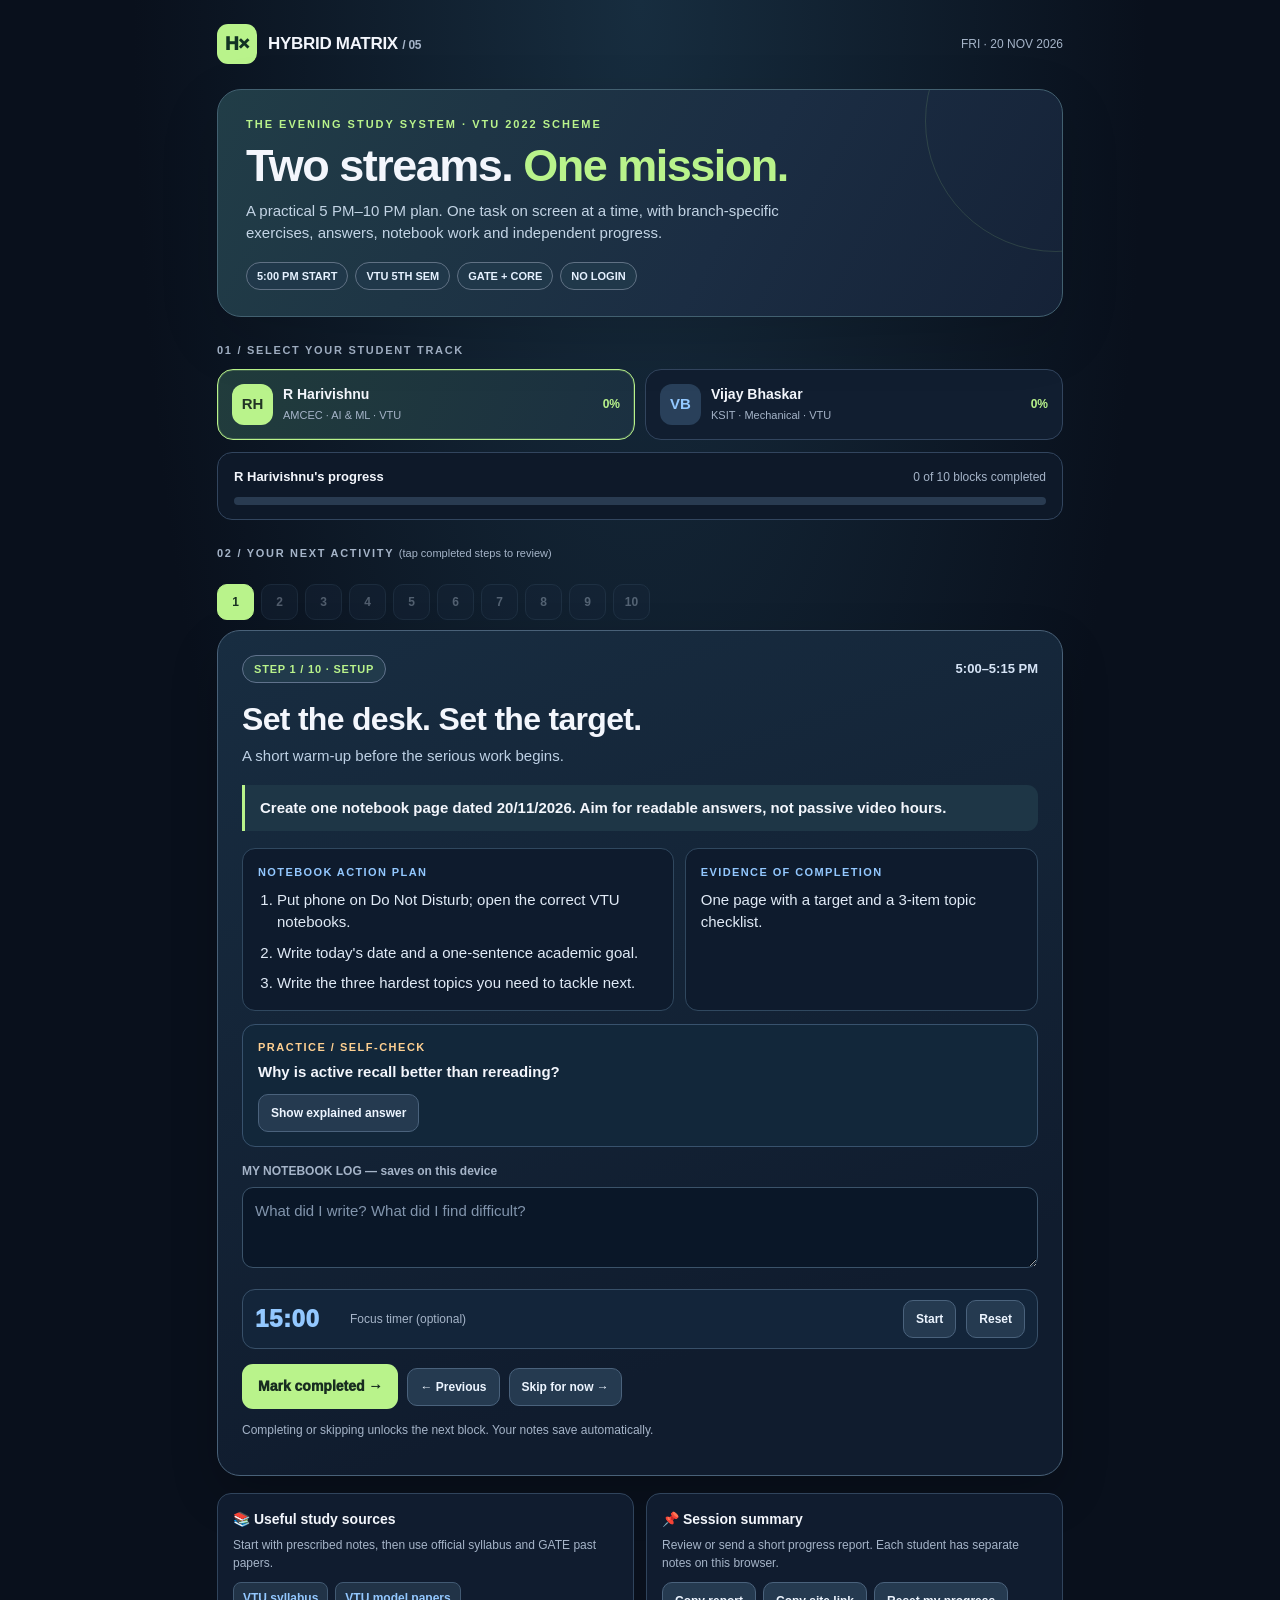
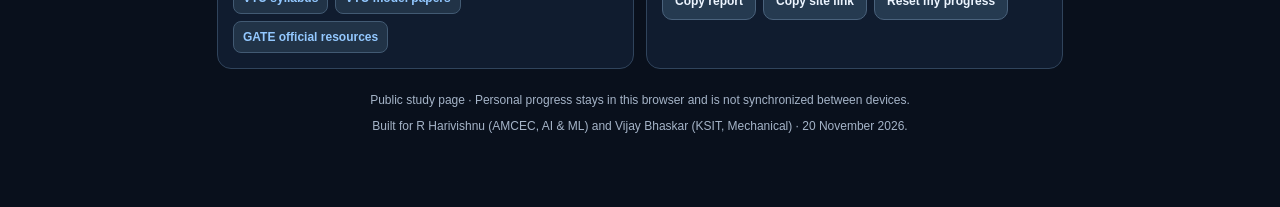
==== public/hybrid-matrix-harivishnu-vijay/index.html @ bafd45b3 "Add 20 Nov 2026 Hybrid Matrix for AMCEC AIML and KSIT Mechanical" ====
<!DOCTYPE html>
<html lang="en">
<head>
<meta charset="utf-8">
<meta name="viewport" content="width=device-width, initial-scale=1, viewport-fit=cover">
<meta name="theme-color" content="#0b1120">
<meta name="description" content="20 Nov 2026 Hybrid Matrix evening study tracker for R Harivishnu, AMCEC AI & ML, and Vijay Bhaskar, KSIT Mechanical, VTU fifth semester.">
<title>Hybrid Matrix — Harivishnu & Vijay Bhaskar</title>
<style>
:root{--bg:#09101c;--card:#142034;--panel:#0f1a2b;--muted:#a5b4c8;--line:#32455e;--lime:#b9f38b;--blue:#93c8ff;--text:#f3f6fc;--gold:#ffd091}
*{box-sizing:border-box}
body{margin:0;background:radial-gradient(ellipse at top,#172d3f 0%,#09101c 56%);color:var(--text);font:15px/1.5 -apple-system,BlinkMacSystemFont,"Segoe UI",Roboto,Arial,sans-serif;-webkit-font-smoothing:antialiased}
button,textarea{font:inherit}button{cursor:pointer}button:focus-visible,textarea:focus-visible,a:focus-visible{outline:3px solid var(--lime);outline-offset:3px}
main{max-width:880px;margin:0 auto;padding:24px 17px 64px}
nav{display:flex;align-items:center;justify-content:space-between;gap:10px;margin-bottom:25px}
.logo{display:flex;gap:11px;align-items:center;font-size:17px;font-weight:850;letter-spacing:-.3px}
.logoIcon{background:var(--lime);color:#123324;border-radius:11px;width:40px;height:40px;display:grid;place-items:center;font-weight:950;font-size:19px}
.small{font-size:12px;color:var(--muted)}
.kicker{font-size:11px;letter-spacing:2px;text-transform:uppercase;color:var(--lime);font-weight:900}
.hero{background:linear-gradient(118deg,#213d47 0%,#1b2d43 60%,#152237 100%);border:1px solid #426070;border-radius:24px;padding:26px 28px;position:relative;overflow:hidden;box-shadow:0 20px 60px #0002}
.hero::after{content:"";position:absolute;width:260px;height:260px;border:1px solid #b9f38b22;border-radius:50%;right:-125px;top:-100px;pointer-events:none}
h1{font-size:clamp(28px,6vw,45px);line-height:1.12;letter-spacing:-1.5px;margin:8px 0 9px}h1 em{font-style:normal;color:var(--lime)}
.hero p{color:#c3d4e5;margin:0;max-width:600px}
.tags{display:flex;gap:7px;flex-wrap:wrap;margin-top:17px}.tag{border:1px solid #607184;background:#20384a;color:#e5f1ff;padding:5px 10px;border-radius:99px;font-size:11px;font-weight:700}
.secTitle{font-size:11px;letter-spacing:1.7px;text-transform:uppercase;color:var(--muted);font-weight:900;margin:25px 0 10px}
.switch{display:grid;grid-template-columns:1fr 1fr;gap:10px}
.student{display:flex;text-align:left;align-items:center;gap:10px;border:1px solid var(--line);border-radius:16px;color:var(--text);background:#111e30;padding:14px;min-width:0}
.student.active{border-color:var(--lime);background:linear-gradient(110deg,#213c3c,#1b3041);box-shadow:inset 0 0 0 1px #b9f38b33}
.avatar{width:41px;height:41px;flex:0 0 41px;display:grid;place-items:center;border-radius:12px;background:#29405a;color:var(--blue);font-weight:900}.student.active .avatar{background:var(--lime);color:#223425}
.studentName{font-size:14px;font-weight:850;display:block;line-height:1.2}.studentInfo{display:block;font-size:11px;color:var(--muted);margin-top:4px}.studentPct{font-size:12px;color:var(--lime);font-weight:850;margin-left:auto}
.progress{background:#0e1929;border:1px solid var(--line);border-radius:15px;padding:14px 16px;margin-top:12px}.progHead{display:flex;justify-content:space-between;gap:10px;flex-wrap:wrap;align-items:center}.progHead strong{font-size:13px}.track{height:8px;background:#293b51;border-radius:99px;overflow:hidden;margin-top:11px}.fill{height:100%;background:linear-gradient(90deg,#72bdb9,var(--lime));width:0;transition:width .2s}
.stepNav{display:flex;gap:7px;overflow-x:auto;scrollbar-width:thin;padding:12px 0 10px}.stepBtn{flex:0 0 37px;width:37px;height:36px;background:#18273b;border:1px solid #354c63;border-radius:10px;color:#c5d4e7;font-size:12px;font-weight:900}.stepBtn.active{background:var(--lime);color:#183021;border-color:var(--lime)}.stepBtn.done:not(.active){background:#25513d;border-color:#4a8768;color:#bdf4cb}.stepBtn.skip:not(.active){background:#493e2c;border-color:#80633a;color:#ffe2b6}.stepBtn:disabled{opacity:.37;cursor:not-allowed}
.focus{background:linear-gradient(160deg,#182d41,#101c2e 78%);border:1px solid #496178;border-radius:23px;padding:24px;box-shadow:0 19px 48px #0003}
.headRow{display:flex;justify-content:space-between;align-items:center;flex-wrap:wrap;gap:10px}.status{padding:5px 11px;border-radius:99px;font-size:11px;text-transform:uppercase;letter-spacing:.8px;font-weight:900;border:1px solid #60728c;background:#213a4b;color:var(--lime)}.time{color:#d6e4f6;font-weight:850;font-size:13px}
h2{font-size:clamp(23px,4.5vw,32px);line-height:1.18;letter-spacing:-.7px;margin:18px 0 6px}.desc{margin:0;color:#bed1e5}
.mission{margin:17px 0;padding:12px 15px;background:#1e3646;border-left:3px solid var(--lime);border-radius:0 11px 11px 0;font-weight:650}
.columns{display:grid;grid-template-columns:1.1fr .9fr;gap:11px}.info{background:#0e1b2d;border:1px solid #30485f;border-radius:13px;padding:15px}.info h3{color:var(--blue);letter-spacing:1.4px;text-transform:uppercase;font-size:11px;margin:0 0 8px}.info ol{padding-left:19px;margin:0}.info li{margin:0 0 8px;color:#e0eaf6}.info li:last-child{margin-bottom:0}.info p{margin:0;color:#e0eaf6}
.qa{margin-top:13px;background:#12273a;border:1px solid #38526d;border-radius:13px;padding:14px 15px}.qaTitle{font-size:11px;color:var(--gold);letter-spacing:1.5px;font-weight:900;text-transform:uppercase}.question{font-weight:700;margin:6px 0 10px;white-space:pre-line}.answer{margin:11px 0 0;border-top:1px solid #36526d;padding-top:12px;color:#d7f3df;white-space:pre-line}
.notes{margin-top:15px}.notes label{display:block;font-size:12px;font-weight:750;color:var(--muted);margin-bottom:7px}.notes textarea{height:81px;resize:vertical;width:100%;background:#0a1728;border:1px solid #3b536a;border-radius:11px;padding:12px;color:var(--text);line-height:1.45}.notes textarea::placeholder{color:#8295ad}
button.secondary{padding:9px 12px;background:#253a50;border:1px solid #4a627c;color:#edf5ff;border-radius:10px;font-size:12px;font-weight:800}.secondary:hover{background:#334b63}.actions{margin-top:15px;display:flex;gap:9px;align-items:center;flex-wrap:wrap}.primary{border:0;border-radius:11px;padding:12px 16px;background:var(--lime);color:#182d20;font-size:14px;font-weight:950}.primary:hover{background:#d6ffb5}.muted{color:var(--muted);font-size:12px}
.timer{display:flex;align-items:center;gap:10px;flex-wrap:wrap;margin-top:15px;border:1px solid #385069;border-radius:13px;padding:10px 12px;background:#13253a}.countdown{font-size:24px;letter-spacing:.6px;color:var(--blue);font-variant-numeric:tabular-nums;font-weight:950;min-width:85px}.timerText{color:var(--muted);font-size:12px;margin-right:auto}
.gridBottom{display:grid;grid-template-columns:1fr 1fr;gap:12px;margin-top:17px}.mini{background:#101c2f;border:1px solid #30445c;border-radius:14px;padding:15px}.mini h3{margin:0 0 6px;font-size:14px}.mini p{margin:0 0 10px;font-size:12px;color:var(--muted)}.links{display:flex;flex-wrap:wrap;gap:7px}.links a{color:var(--blue);text-decoration:none;font-weight:750;font-size:12px;background:#213347;padding:6px 9px;border:1px solid #425a73;border-radius:8px}.links a:hover{text-decoration:underline}
.footer{margin-top:22px;font-size:12px;color:var(--muted);text-align:center}.footer p{margin:8px 0}
@media(max-width:580px){main{padding:15px 12px 48px}nav{margin-bottom:16px}.hero{padding:23px 19px}.student{gap:8px;padding:11px}.avatar{width:34px;height:34px;flex-basis:34px}.studentName{font-size:12px}.studentInfo{font-size:10px}.studentPct{font-size:11px}.focus{padding:19px 15px}.columns,.gridBottom{grid-template-columns:1fr}.info{padding:13px}.logo{font-size:16px}}
@media(prefers-reduced-motion:reduce){*{scroll-behavior:auto!important;transition:none!important}}
</style>
</head>
<body>
<main>
<nav>
<div class="logo"><span class="logoIcon">H×</span><span>HYBRID MATRIX <span class="small">/ 05</span></span></div>
<span class="small">FRI · 20 NOV 2026</span>
</nav>
<header class="hero">
<div class="kicker">THE EVENING STUDY SYSTEM · VTU 2022 SCHEME</div>
<h1>Two streams. <em>One mission.</em></h1>
<p>A practical 5 PM–10 PM plan. One task on screen at a time, with branch-specific exercises, answers, notebook work and independent progress.</p>
<div class="tags"><span class="tag">5:00 PM START</span><span class="tag">VTU 5TH SEM</span><span class="tag">GATE + CORE</span><span class="tag">NO LOGIN</span></div>
</header>
<div class="secTitle">01 / Select your student track</div>
<div class="switch" role="group" aria-label="Choose a student">
<button class="student active" id="student0" type="button"><span class="avatar">RH</span><span><span class="studentName">R Harivishnu</span><span class="studentInfo">AMCEC · AI & ML · VTU</span></span><span class="studentPct" id="pct0">0%</span></button>
<button class="student" id="student1" type="button"><span class="avatar">VB</span><span><span class="studentName">Vijay Bhaskar</span><span class="studentInfo">KSIT · Mechanical · VTU</span></span><span class="studentPct" id="pct1">0%</span></button>
</div>
<div class="progress"><div class="progHead"><strong id="progressTitle">Today's progress</strong><span class="muted" id="progressNote">0 of 8 activities completed</span></div><div class="track" role="progressbar" id="progressBar" aria-label="Student completed activities" aria-valuemin="0" aria-valuemax="100" aria-valuenow="0"><div class="fill" id="progressFill"></div></div></div>
<div class="secTitle">02 / Your next activity <span style="letter-spacing:0;text-transform:none;font-weight:500">(tap completed steps to review)</span></div>
<div class="stepNav" id="stepNav" aria-label="Schedule steps"></div>
<section class="focus" aria-live="polite">
<div class="headRow"><span class="status" id="status">STEP 1 / 10</span><span class="time" id="slot">5:00–5:15 PM</span></div>
<h2 id="title">Get ready</h2><p class="desc" id="subtitle"></p>
<div class="mission" id="mission"></div>
<div class="columns"><div class="info"><h3>Notebook action plan</h3><ol id="steps"></ol></div><div class="info"><h3>Evidence of completion</h3><p id="deliverable"></p></div></div>
<div class="qa"><div class="qaTitle">Practice / self-check</div><div class="question" id="question"></div><button class="secondary" id="answerButton" type="button" aria-expanded="false">Show explained answer</button><div id="answer" class="answer" hidden></div></div>
<div class="notes"><label for="notesInput">MY NOTEBOOK LOG — saves on this device</label><textarea id="notesInput" placeholder="What did I write? What did I find difficult?"></textarea></div>
<div class="timer"><div id="countdown" class="countdown">15:00</div><span class="timerText">Focus timer (optional)</span><button type="button" class="secondary" id="timerToggle">Start</button><button type="button" class="secondary" id="timerReset">Reset</button></div>
<div class="actions">
<button type="button" class="primary" id="done">Mark completed →</button><button type="button" class="secondary" id="back">← Previous</button><button type="button" class="secondary" id="skip">Skip for now →</button>
</div><p class="muted" id="hint">Complete or skip to unlock the next step.</p>
</section>
<div class="gridBottom">
<div class="mini"><h3>📚 Useful study sources</h3><p>Start with prescribed notes, then use official syllabus and GATE past papers.</p><div class="links"><a href="https://vtu.ac.in/b-e-scheme-syllabus/" target="_blank" rel="noopener noreferrer">VTU syllabus</a><a href="https://vtu.ac.in/model-question-paper-b-e-b-tech-b-arch/" target="_blank" rel="noopener noreferrer">VTU model papers</a><a href="https://gate2026.iitg.ac.in/" target="_blank" rel="noopener noreferrer">GATE official resources</a></div></div>
<div class="mini"><h3>📌 Session summary</h3><p>Review or send a short progress report. Each student has separate notes on this browser.</p><div class="links"><button class="secondary" id="copySummary">Copy report</button><button class="secondary" id="copyLink">Copy site link</button><button class="secondary" id="resetAll">Reset my progress</button></div><p class="muted" id="copyStatus" role="status" style="margin:9px 0 0"></p></div>
</div>
<footer class="footer"><p>Public study page · Personal progress stays in this browser and is not synchronized between devices.</p><p>Built for R Harivishnu (AMCEC, AI & ML) and Vijay Bhaskar (KSIT, Mechanical) · 20 November 2026.</p></footer>
</main>
<script>
"use strict";
const shared=[
{time:"5:00–5:15 PM",mins:15,kind:"Setup",title:"Set the desk. Set the target.",sub:"A short warm-up before the serious work begins.",mission:"Create one notebook page dated 20/11/2026. Aim for readable answers, not passive video hours.",steps:["Put phone on Do Not Disturb; open the correct VTU notebooks.","Write today's date and a one-sentence academic goal.","Write the three hardest topics you need to tackle next."],deliver:"One page with a target and a 3-item topic checklist.",q:"Why is active recall better than rereading?",a:"Active recall forces you to retrieve information without seeing it, making gaps visible. After studying a concept, close the material and write what you remember."},
{time:"6:15–6:30 PM",mins:15,kind:"Break",title:"Pause without losing momentum",sub:"Water, stretch and reset. No unnecessary scrolling.",mission:"Take a real 15-minute break.",steps:["Stand up, stretch shoulders and neck.","Drink water, have a small snack if needed.","Return with the next notebook open."],deliver:"Come back ready to solve the next core subject problem.",q:"What is the rule for this break?",a:"Avoid a long video or social feed. A short walk helps you reset without extending a 15-minute break into an hour."},
{time:"7:20–7:50 PM",mins:30,kind:"Dinner",title:"Dinner and recovery",sub:"Eat properly and give your eyes a break.",mission:"Use this 30-minute window for food and a brief reset.",steps:["Eat dinner without rushing.","Rest your eyes and avoid studying on the phone.","Keep the next GATE question page ready."],deliver:"Return at 7:50 PM.",q:"Why not study during dinner?",a:"A planned meal break improves adherence to an evening routine. Preserve attention for the practice questions that follow."},
{time:"9:25–9:45 PM",mins:20,kind:"Aptitude + English",title:"Quantitative aptitude + English",sub:"Shared placement and study-abroad foundations.",mission:"Solve one quantitative problem and write three clear English sentences.",steps:["Solve this aptitude problem on paper before viewing the answer.","Write a 3-sentence English summary of one topic studied today.","Identify one new technical term and define it."],deliver:"One solved quantitative question + 3 English sentences.",q:"A train covers 180 km at 60 km/h. How long does the journey take?",a:"Time = Distance ÷ Speed = 180 ÷ 60 = 3 hours. Keep km and km/h consistent so the unit of the answer is hours."},
{time:"9:45–10:00 PM",mins:15,kind:"Final recall",title:"Close the books with recall",sub:"Make tomorrow easier than today.",mission:"Review without looking at your notes first.",steps:["Write three key concepts learned tonight from memory.","Mark any weak point with a star for tomorrow.","Write the first question you will practice tomorrow."],deliver:"A 3-point recall page and a precise next-day starting question.",q:"What counts as finishing this block successfully?",a:"You can explain three facts from memory, identify one doubt, and choose tomorrow's first task. You do not need to finish the whole syllabus in one evening."}
];
const plans=[
{person:"R Harivishnu",branch:"AMCEC · AI & ML",tasks:[
shared[0],
{time:"5:15–6:15 PM",mins:60,kind:"VTU Core · BCS503",title:"Theory of Computation — finite automata",sub:"VTU Module 2 revision / Module 3 bridge. Adjust to your college notes.",mission:"Draw the minimal DFA for decimal strings representing multiples of 3.",steps:["Review DFA definition and the 5-tuple (Q, Σ, δ, q₀, F).","Draw states q0, q1 and q2 for remainders 0, 1 and 2.","Write transition rule δ(qr,d)=q((10r+d) mod 3); test 12 and 14.","Write a short paragraph explaining why q0 is accepting."],deliver:"One complete 3-state DFA diagram, transition rule and two tested strings.",q:"For a decimal DFA modulo 3, which state follows q1 on digit 2?",a:"Compute (10×1 + 2) mod 3 = 12 mod 3 = 0. So δ(q1,2)=q0. The accepted remainder is 0."},
shared[1],
{time:"6:30–7:20 PM",mins:50,kind:"VTU Core · BCS502",title:"Computer Networks — CRC and checksum",sub:"Revisit data-link layer error detection before moving ahead.",mission:"Practice binary CRC long division and explain why the remainder matters.",steps:["Write a 5–7 line definition of CRC and generator polynomial.","Take dataword 1001 and divisor 1011; append three zeros.","Perform XOR division on paper, then verify with the worked answer.","In 2–3 lines, contrast CRC and Internet checksum."],deliver:"One complete CRC calculation with transmitted codeword and a CRC/checksum comparison.",q:"Compute CRC remainder for dataword 1001 with divisor 1011.",a:"Append three 0s: 1001000. Modulo-2 divide by 1011. Remainder = 110; transmitted codeword = 1001110. Receiver divides codeword by 1011; zero remainder means no error was detected."},
shared[2],
{time:"7:50–8:30 PM",mins:40,kind:"GATE CS",title:"GATE CS — discrete math + DSA",sub:"One clean solution is better than five guessed answers.",mission:"Practice remainder arithmetic, time complexity, and one short PYQ.",steps:["Write the definition of O(log n) for repeated halving.","Solve the sample recurrence without looking at the answer.","Attempt one GATE CS previous-year question from an official paper.","Explain your method aloud in two sentences."],deliver:"Two solved questions: one guided + one GATE PYQ.",q:"Find T(n) if T(n)=T(n/2)+1 and T(1)=1, for n a power of 2.",a:"After k halvings, n/2^k = 1, so k = log₂n. Each level adds 1 and the base contributes 1. Therefore T(n) = log₂n + 1 = Θ(log n)."},
{time:"8:30–9:00 PM",mins:30,kind:"Practical · CN Lab",title:"Computer Networks lab — record + code",sub:"Write for the notebook, not only the terminal.",mission:"Document one of the first five CN experiments, then rehearse its logic.",steps:["Pick one experiment from the lab's first five programs.","Write Aim, Algorithm, Program, Sample Output and Result neatly.","Trace the code with a sample input or run it on Linux.","Circle one syntax or logic error to revise tomorrow."],deliver:"One lab record entry with output and a short explanation.",q:"What do GCC commands do in a C networking lab?",a:"gcc program.c -o program compiles source code into an executable named program. ./program runs that executable in the Linux terminal. Compiler success does not by itself prove that the algorithm is correct."},
{time:"9:00–9:25 PM",mins:25,kind:"Project · AI & ML",title:"Build the AI project in a measurable way",sub:"Small commits count. Unverified accuracy claims do not.",mission:"Document one reproducible improvement to a beginner AI/ML GitHub project.",steps:["Write the problem statement in one sentence.","List the inputs, expected outputs and a simple baseline model.","Add one README section: setup, how to run, or current limitations.","If code changed, test it before committing."],deliver:"A clearer README, a tested change, or a reproducible baseline plan.",q:"Why do we split machine-learning data into training and test sets?",a:"Training data teaches the model; held-out test data estimates how well it performs on unseen examples. Evaluating only on training data can hide overfitting."},
shared[3],shared[4]
]},
{person:"Vijay Bhaskar",branch:"KSIT · Mechanical",tasks:[
shared[0],
{time:"5:15–6:15 PM",mins:60,kind:"VTU Core · BME503",title:"Theory of Machines — velocity ratio",sub:"Focus on mechanism fundamentals and a labeled diagram.",mission:"Understand a four-bar mechanism, then solve a velocity-ratio example.",steps:["Draw a four-bar linkage and label all four links and revolute joints.","Define machine, mechanism, kinematic pair and degree of freedom.","Write the relation v = rω for tangential velocity.","Solve the guided angular-velocity numerical on paper."],deliver:"One labeled four-bar diagram + key definitions + one numerical.",q:"A rotating crank has radius 0.20 m and angular velocity 10 rad/s. Find tangential speed at its end.",a:"Use v = rω. v = 0.20 × 10 = 2 m/s. This is tangential speed of a point 0.20 m from the axis."},
shared[1],
{time:"6:30–7:20 PM",mins:50,kind:"VTU Core · BME502",title:"Turbo Machines — Euler energy equation",sub:"Build the concepts before memorizing equations.",mission:"Differentiate pumps, turbines and compressors, then practice work transfer.",steps:["Define turbomachine in two or three lines.","Sketch velocity triangles in your class notebook.","Write the Euler specific work equation Δh₀ = U₂Vw₂ − U₁Vw₁.","Solve the guided example and mention the unit."],deliver:"One concept page, velocity-triangle sketch, and solved example.",q:"Given U₂=20 m/s, Vw₂=15 m/s, U₁=10 m/s and Vw₁=5 m/s, calculate work transfer per unit mass.",a:"Euler equation: Δh₀=U₂Vw₂−U₁Vw₁ = (20×15) − (10×5) = 250 J/kg. The sign convention depends on whether work is done on or by the fluid."},
shared[2],
{time:"7:50–8:30 PM",mins:40,kind:"GATE ME",title:"GATE ME — engineering mechanics",sub:"Revise foundations needed for both VTU and GATE.",mission:"Draw a free-body diagram and solve one balanced-force numerical.",steps:["Write Newton's second law: ΣF=ma.","Sketch all forces acting on a simple block on a horizontal surface.","Solve the net-force problem without opening the answer.","Attempt one basic GATE ME PYQ on mechanics."],deliver:"One correct free-body diagram and two answered questions.",q:"A 5 kg block experiences a net horizontal force of 20 N. Find acceleration.",a:"Newton's second law gives a=F/m = 20/5 = 4 m/s², in the direction of the net force. The 20 N must be net force after accounting for friction."},
{time:"8:30–9:00 PM",mins:30,kind:"Practical · BME Lab",title:"CNC programming & 3D printing",sub:"Mechanical VTU fifth-semester lab practice.",mission:"Write a short CNC program and explain each line.",steps:["Revise the meaning of G00, G01, M03 and M30.","Draft a basic, non-executable tool-path example in your notebook.","Label the operations on a simple 2D drawing.","Write two safe checks for machining / simulation."],deliver:"A handwritten program outline with line-by-line meanings and safety notes.",q:"What is the difference between G00 and G01 in basic CNC programming?",a:"G00 requests rapid positioning, generally without cutting. G01 requests controlled linear interpolation at a specified feed rate. Verify controller syntax and simulate before any machine operation."},
{time:"9:00–9:25 PM",mins:25,kind:"Mechanical project",title:"CAD + mini-project planning",sub:"Build practical engineering evidence for internships.",mission:"Turn one real mechanical problem into a mini-project concept.",steps:["Choose a realistic problem: linkage, energy efficiency or a 3D-printed part.","Sketch the mechanism or part, with approximate dimensions.","List CAD tools, required materials and one testable performance metric.","Write the next action you could finish in 30 minutes."],deliver:"One sketch, a mini-project question and a small bill-of-materials outline.",q:"Why define a measurable project metric early?",a:"A metric makes project success testable. Examples: percent reduction in friction loss, maximum load supported, dimensional error in mm, or print material mass in grams."},
shared[3],shared[4]
]}];
const storageKey="hybrid-matrix-hv-20-nov-2026-v1";
let current=0,step=0,revealed=false,running=false,seconds=900,timer=null;
function fresh(){return {state:Array(10).fill("pending"),notes:Array(10).fill(""),active:0}}
function read(){try{const x=JSON.parse(localStorage.getItem(storageKey));if(Array.isArray(x)&&x.length===2&&x.every(y=>Array.isArray(y.state)&&y.state.length===10&&Array.isArray(y.notes)&&y.notes.length===10))return x}catch(e){}return [fresh(),fresh()]}
let saved=read();
const el=id=>document.getElementById(id);
const totalDone=i=>saved[i].state.filter(s=>s==="done").length;
function countPct(i){return Math.round(100*totalDone(i)/10)}
function persist(){try{localStorage.setItem(storageKey,JSON.stringify(saved))}catch(e){el("copyStatus").textContent="Browser storage unavailable. Progress may not persist."}}
function stopTimer(){if(timer)clearInterval(timer);timer=null;running=false;el("timerToggle").textContent="Start"}
function fmt(secs){return String(Math.floor(secs/60)).padStart(2,"0")+":"+String(secs%60).padStart(2,"0")}
function resetTimer(){stopTimer();seconds=plans[current].tasks[step].mins*60;el("countdown").textContent=fmt(seconds)}
function reachable(i,n){return n<=saved[i].active||saved[i].state[n]!=="pending"}
function render(){
const p=plans[current],t=p.tasks[step],s=saved[current];
el("student0").classList.toggle("active",current===0);el("student1").classList.toggle("active",current===1);
for(let i=0;i<2;i++){el("student"+i).setAttribute("aria-pressed",String(current===i));el("pct"+i).textContent=countPct(i)+"%"}
el("progressTitle").textContent=p.person+"'s progress";
el("progressNote").textContent=totalDone(current)+" of 10 blocks completed";
el("progressFill").style.width=countPct(current)+"%";el("progressBar").setAttribute("aria-valuenow",String(countPct(current)));
el("stepNav").innerHTML="";
p.tasks.forEach((task,j)=>{const b=document.createElement("button");b.type="button";b.className="stepBtn"+(step===j?" active":"")+(s.state[j]==="done"?" done":"")+(s.state[j]==="skip"?" skip":"");b.textContent=s.state[j]==="done"?"✓":String(j+1);b.title=task.time+" — "+task.kind;b.setAttribute("aria-label","Step "+(j+1)+": "+task.kind+(s.state[j]==="done"?", completed":""));b.disabled=!reachable(current,j);b.onclick=()=>{if(step!==j){step=j;revealed=false;resetTimer();render()}};el("stepNav").appendChild(b)});
el("status").textContent="STEP "+(step+1)+" / 10 · "+t.kind;
el("slot").textContent=t.time;el("title").textContent=t.title;el("subtitle").textContent=t.sub;
el("mission").textContent=t.mission;el("deliverable").textContent=t.deliver;
el("steps").innerHTML="";t.steps.forEach(a=>{const li=document.createElement("li");li.textContent=a;el("steps").appendChild(li)});
el("question").textContent=t.q;el("answer").textContent=t.a;el("answer").hidden=!revealed;el("answerButton").textContent=revealed?"Hide explained answer":"Show explained answer";el("answerButton").setAttribute("aria-expanded",String(revealed));
el("notesInput").value=s.notes[step]||"";
el("done").textContent=s.state[step]==="done"?"✓ Completed · Continue →":"Mark completed →";
el("skip").textContent=s.state[step]==="skip"?"Skipped · Continue →":"Skip for now →";
el("back").disabled=step===0;
el("hint").textContent=step===9?"End of tonight's study plan. Copy your summary below.":"Completing or skipping unlocks the next block. Your notes save automatically.";
el("countdown").textContent=fmt(seconds)}
function updateStatus(status){saved[current].state[step]=status;if(step<9){saved[current].active=Math.max(saved[current].active,step+1);step++}persist();revealed=false;resetTimer();render()}
el("done").onclick=()=>updateStatus("done");
el("skip").onclick=()=>updateStatus("skip");
el("back").onclick=()=>{if(step>0){step--;revealed=false;resetTimer();render()}};
el("student0").onclick=()=>switchTo(0);el("student1").onclick=()=>switchTo(1);
function switchTo(i){if(i===current)return;current=i;step=saved[i].active;revealed=false;resetTimer();render()}
el("answerButton").onclick=()=>{revealed=!revealed;render()};
el("notesInput").oninput=e=>{saved[current].notes[step]=e.target.value;persist()};
el("timerToggle").onclick=()=>{if(running){stopTimer();return}if(seconds===0)seconds=plans[current].tasks[step].mins*60;running=true;el("timerToggle").textContent="Pause";timer=setInterval(()=>{if(seconds>0){seconds--;el("countdown").textContent=fmt(seconds)}if(seconds<=0){stopTimer();el("copyStatus").textContent="Focus timer finished — mark the block when your notebook work is done."}},1000)};
el("timerReset").onclick=resetTimer;
function summary(){const p=plans[current],s=saved[current];let out="HYBRID MATRIX · FRI 20 NOV 2026\n"+p.person+" · "+p.branch+"\nCompleted: "+totalDone(current)+"/10\n\n";p.tasks.forEach((t,j)=>{out+=(s.state[j]==="done"?"✅":s.state[j]==="skip"?"⏭️":"⬜")+" "+t.time+" — "+t.kind+"\n";if(s.notes[j].trim())out+="Note: "+s.notes[j].trim()+"\n"});return out}
function copyText(s){if(navigator.clipboard&&window.isSecureContext)return navigator.clipboard.writeText(s);const t=document.createElement("textarea");t.value=s;document.body.appendChild(t);t.select();try{document.execCommand("copy")}finally{t.remove()}return Promise.resolve()}
el("copySummary").onclick=async()=>{try{await copyText(summary());el("copyStatus").textContent="Progress report copied. Paste into WhatsApp."}catch(e){el("copyStatus").textContent="Copy unavailable. Use the browser share menu."}};
el("copyLink").onclick=async()=>{try{await copyText(location.href);el("copyStatus").textContent="Page link copied."}catch(e){el("copyStatus").textContent="Copy unavailable. Copy the URL from the address bar."}};
el("resetAll").onclick=()=>{if(confirm("Reset "+plans[current].person+"'s progress and notes on this device?")){saved[current]=fresh();step=0;revealed=false;persist();resetTimer();render();el("copyStatus").textContent="This student's progress was reset."}};
resetTimer();render();
</script>
</body>
</html>
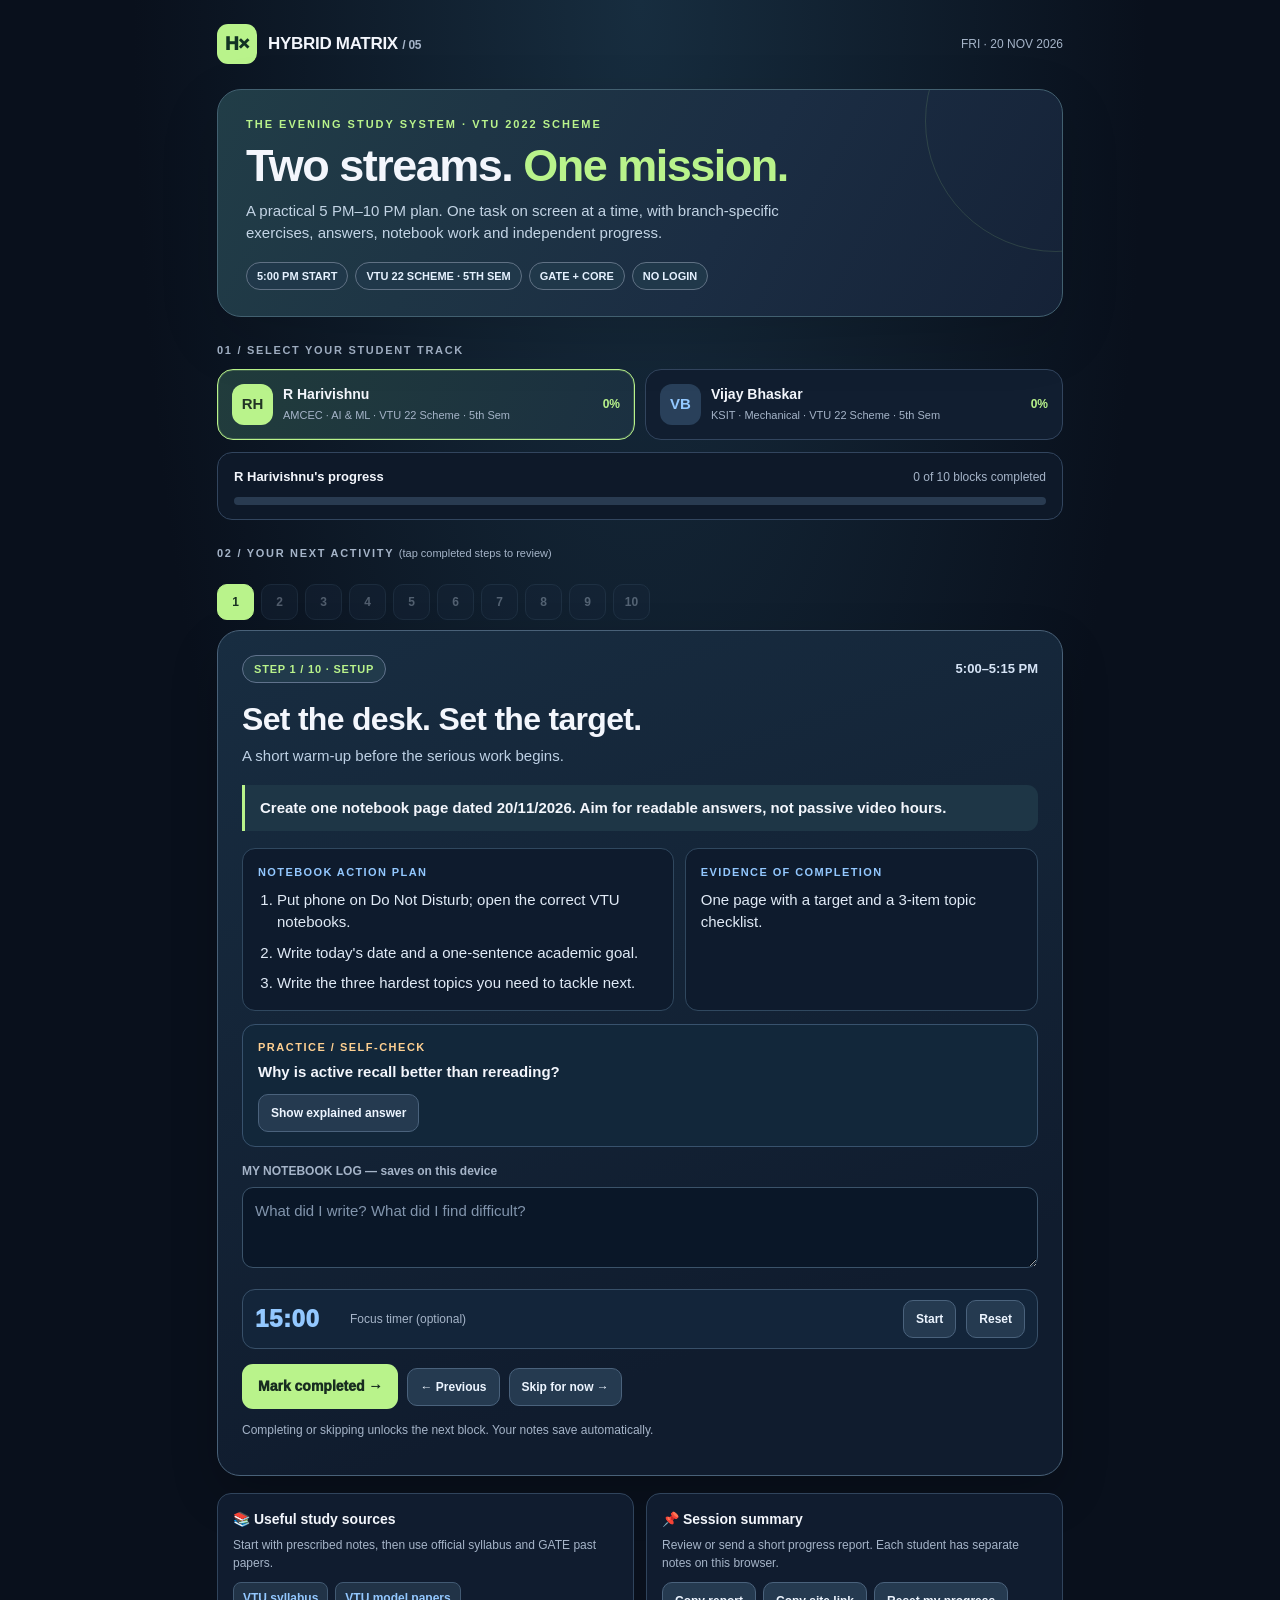
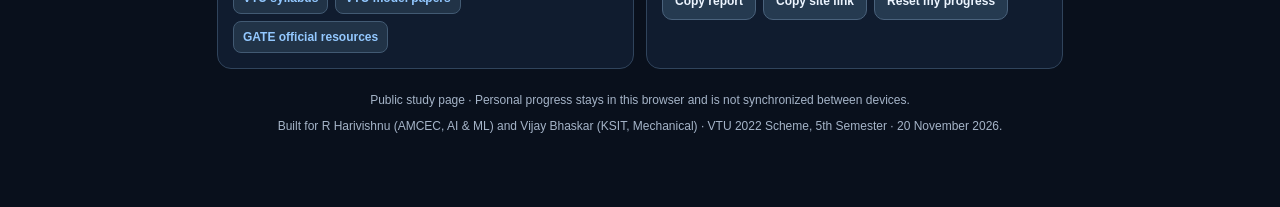
==== commit daa1c9b1: "Clarify both tracks are VTU 2022 Scheme fifth semester" ====
--- a/public/hybrid-matrix-harivishnu-vijay/index.html
+++ b/public/hybrid-matrix-harivishnu-vijay/index.html
@@ -55,12 +55,12 @@
 <div class="kicker">THE EVENING STUDY SYSTEM · VTU 2022 SCHEME</div>
 <h1>Two streams. <em>One mission.</em></h1>
 <p>A practical 5 PM–10 PM plan. One task on screen at a time, with branch-specific exercises, answers, notebook work and independent progress.</p>
-<div class="tags"><span class="tag">5:00 PM START</span><span class="tag">VTU 5TH SEM</span><span class="tag">GATE + CORE</span><span class="tag">NO LOGIN</span></div>
+<div class="tags"><span class="tag">5:00 PM START</span><span class="tag">VTU 22 SCHEME · 5TH SEM</span><span class="tag">GATE + CORE</span><span class="tag">NO LOGIN</span></div>
 </header>
 <div class="secTitle">01 / Select your student track</div>
 <div class="switch" role="group" aria-label="Choose a student">
-<button class="student active" id="student0" type="button"><span class="avatar">RH</span><span><span class="studentName">R Harivishnu</span><span class="studentInfo">AMCEC · AI & ML · VTU</span></span><span class="studentPct" id="pct0">0%</span></button>
-<button class="student" id="student1" type="button"><span class="avatar">VB</span><span><span class="studentName">Vijay Bhaskar</span><span class="studentInfo">KSIT · Mechanical · VTU</span></span><span class="studentPct" id="pct1">0%</span></button>
+<button class="student active" id="student0" type="button"><span class="avatar">RH</span><span><span class="studentName">R Harivishnu</span><span class="studentInfo">AMCEC · AI & ML · VTU 22 Scheme · 5th Sem</span></span><span class="studentPct" id="pct0">0%</span></button>
+<button class="student" id="student1" type="button"><span class="avatar">VB</span><span><span class="studentName">Vijay Bhaskar</span><span class="studentInfo">KSIT · Mechanical · VTU 22 Scheme · 5th Sem</span></span><span class="studentPct" id="pct1">0%</span></button>
 </div>
 <div class="progress"><div class="progHead"><strong id="progressTitle">Today's progress</strong><span class="muted" id="progressNote">0 of 8 activities completed</span></div><div class="track" role="progressbar" id="progressBar" aria-label="Student completed activities" aria-valuemin="0" aria-valuemax="100" aria-valuenow="0"><div class="fill" id="progressFill"></div></div></div>
 <div class="secTitle">02 / Your next activity <span style="letter-spacing:0;text-transform:none;font-weight:500">(tap completed steps to review)</span></div>
@@ -81,7 +81,7 @@
 <div class="mini"><h3>📚 Useful study sources</h3><p>Start with prescribed notes, then use official syllabus and GATE past papers.</p><div class="links"><a href="https://vtu.ac.in/b-e-scheme-syllabus/" target="_blank" rel="noopener noreferrer">VTU syllabus</a><a href="https://vtu.ac.in/model-question-paper-b-e-b-tech-b-arch/" target="_blank" rel="noopener noreferrer">VTU model papers</a><a href="https://gate2026.iitg.ac.in/" target="_blank" rel="noopener noreferrer">GATE official resources</a></div></div>
 <div class="mini"><h3>📌 Session summary</h3><p>Review or send a short progress report. Each student has separate notes on this browser.</p><div class="links"><button class="secondary" id="copySummary">Copy report</button><button class="secondary" id="copyLink">Copy site link</button><button class="secondary" id="resetAll">Reset my progress</button></div><p class="muted" id="copyStatus" role="status" style="margin:9px 0 0"></p></div>
 </div>
-<footer class="footer"><p>Public study page · Personal progress stays in this browser and is not synchronized between devices.</p><p>Built for R Harivishnu (AMCEC, AI & ML) and Vijay Bhaskar (KSIT, Mechanical) · 20 November 2026.</p></footer>
+<footer class="footer"><p>Public study page · Personal progress stays in this browser and is not synchronized between devices.</p><p>Built for R Harivishnu (AMCEC, AI & ML) and Vijay Bhaskar (KSIT, Mechanical) · VTU 2022 Scheme, 5th Semester · 20 November 2026.</p></footer>
 </main>
 <script>
 "use strict";
